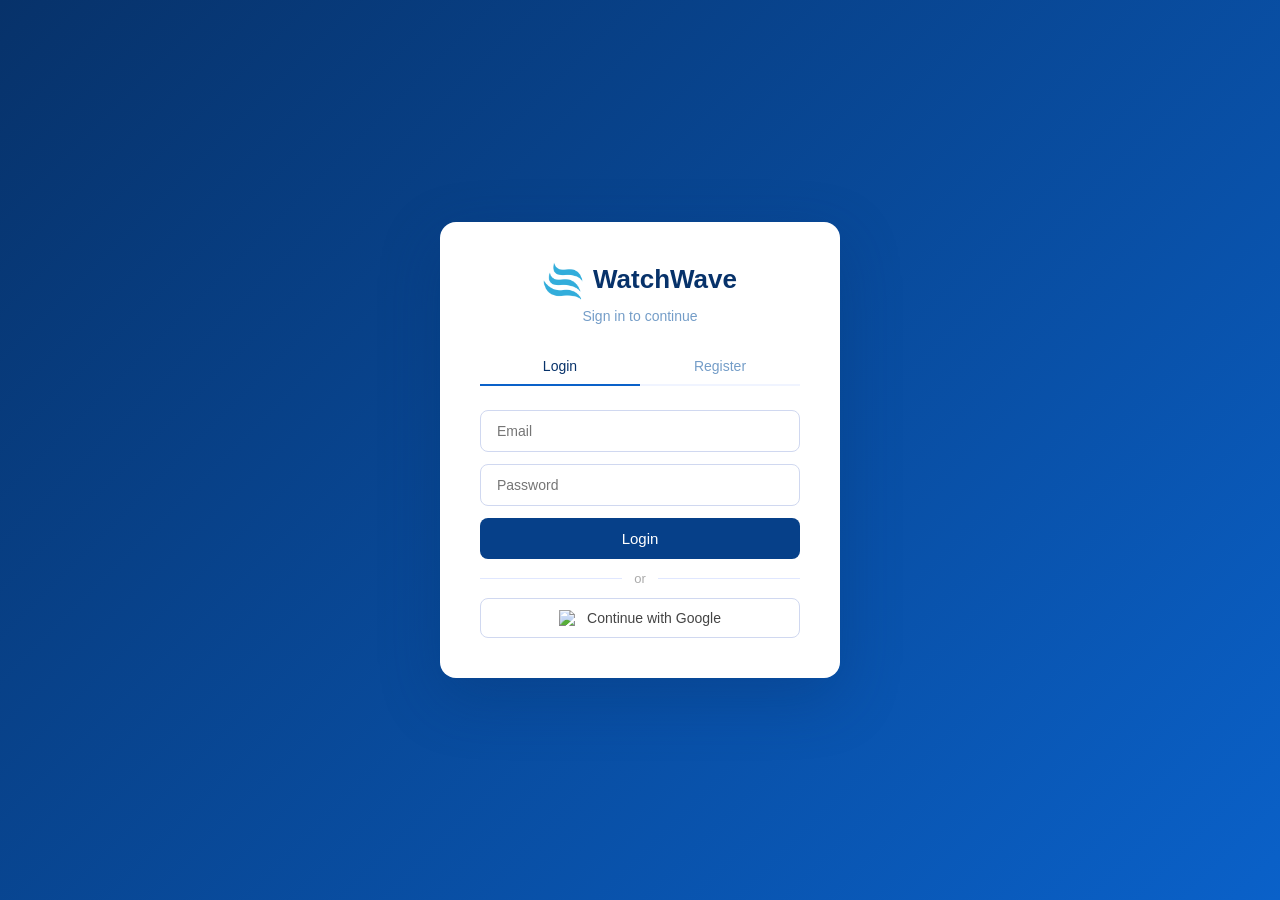
==== login.html @ 46c5975c "first commit" ====
<!DOCTYPE html>
<html lang="en">
  <head>
    <meta charset="UTF-8" />
    <meta name="viewport" content="width=device-width, initial-scale=1.0" />
    <title>WatchWave — Login</title>
    <link rel="stylesheet" href="login.css" />
  </head>
  <body>

    <div id="login-box">
      <div id="login-brand">
        <img src="logo.png" alt="WatchWave" id="login-logo" />
        <h1>WatchWave</h1>
      </div>
      <p class="subtitle">Sign in to continue</p>

      <!-- Tabs -->
      <div id="auth-tabs">
        <button class="auth-tab active" data-tab="login">Login</button>
        <button class="auth-tab" data-tab="register">Register</button>
      </div>

      <!-- Login Form -->
      <div id="login-form" class="auth-form">
        <input type="email" id="login-email" placeholder="Email" />
        <input type="password" id="login-password" placeholder="Password" />
        <button id="login-btn">Login</button>
        <div class="divider"><span>or</span></div>
        <button id="google-login-btn">
          <img src="https://www.gstatic.com/firebasejs/ui/2.0.0/images/auth/google.svg" width="18" />
          Continue with Google
        </button>
      </div>

      <!-- Register Form -->
      <div id="register-form" class="auth-form hidden">
        <input type="text" id="register-name" placeholder="Full Name" />
        <input type="email" id="register-email" placeholder="Email" />
        <input type="password" id="register-password" placeholder="Password" />
        <button id="register-btn">Create Account</button>
        <div class="divider"><span>or</span></div>
        <button id="google-register-btn">
          <img src="https://www.gstatic.com/firebasejs/ui/2.0.0/images/auth/google.svg" width="18" />
          Continue with Google
        </button>
      </div>

      <p id="auth-error" class="error hidden"></p>
    </div>

    <!-- Firebase -->
    <script type="module" src="firebase.js"></script>
  </body>
</html>
---- login.css ----
* {
  margin: 0;
  padding: 0;
  box-sizing: border-box;
}

body {
  font-family: 'Segoe UI', sans-serif;
  background: linear-gradient(135deg, #07326A, #0A61C9);
  min-height: 100vh;
  display: flex;
  justify-content: center;
  align-items: center;
}

#login-box {
  background: white;
  border-radius: 16px;
  padding: 40px;
  width: 100%;
  max-width: 400px;
  box-shadow: 0 20px 60px rgba(7, 50, 106, 0.3);
  animation: fadeSlideUp 0.5s ease both;
}

h1 {
  font-size: 26px;
  color: #07326A;
  text-align: center;
  margin-bottom: 6px;
}

.subtitle {
  text-align: center;
  color: #749DC8;
  font-size: 14px;
  margin-bottom: 24px;
}

/* Tabs */
#auth-tabs {
  display: flex;
  border-bottom: 2px solid #f0f4ff;
  margin-bottom: 24px;
}

.auth-tab {
  flex: 1;
  background: none;
  border: none;
  padding: 10px;
  font-size: 14px;
  color: #749DC8;
  cursor: pointer;
  transition: color 0.3s;
  font-family: 'Segoe UI', sans-serif;
}

.auth-tab.active {
  color: #07326A;
  font-weight: 500;
  border-bottom: 2px solid #0A61C9;
  margin-bottom: -2px;
}

/* Forms */
.auth-form {
  display: flex;
  flex-direction: column;
  gap: 12px;
}

.auth-form input {
  padding: 12px 16px;
  border: 1px solid #d0d8f0;
  border-radius: 8px;
  font-size: 14px;
  font-family: 'Segoe UI', sans-serif;
  outline: none;
  color: #07326A;
  transition: border-color 0.3s;
}

.auth-form input:focus {
  border-color: #0A61C9;
}

.auth-form button:first-of-type {
  background-color: #064089;
  color: white;
  border: none;
  padding: 12px;
  border-radius: 8px;
  font-size: 15px;
  cursor: pointer;
  transition: background-color 0.3s, transform 0.2s;
  font-family: 'Segoe UI', sans-serif;
}

.auth-form button:first-of-type:hover {
  background-color: #07326A;
  transform: translateY(-1px);
}

/* Divider */
.divider {
  display: flex;
  align-items: center;
  gap: 12px;
  color: #aaa;
  font-size: 13px;
}

.divider::before, .divider::after {
  content: '';
  flex: 1;
  height: 1px;
  background: #e0e7ff;
}

/* Google button */
#google-login-btn, #google-register-btn {
  display: flex;
  align-items: center;
  justify-content: center;
  gap: 10px;
  background: white;
  color: #444;
  border: 1px solid #d0d8f0;
  padding: 11px;
  border-radius: 8px;
  font-size: 14px;
  cursor: pointer;
  transition: background-color 0.2s, transform 0.2s;
  font-family: 'Segoe UI', sans-serif;
}

#google-login-btn:hover, #google-register-btn:hover {
  background-color: #f0f4ff;
  transform: translateY(-1px);
}

/* Error */
.error {
  color: #cc0000;
  font-size: 13px;
  text-align: center;
  margin-top: 8px;
}

/* Hidden */
.hidden {
  display: none;
}

/* Animation */
@keyframes fadeSlideUp {
  from { opacity: 0; transform: translateY(30px); }
  to { opacity: 1; transform: translateY(0); }
}
/* Login brand */
#login-brand {
  display: flex;
  align-items: center;
  justify-content: center;
  gap: 10px;
  margin-bottom: 6px;
}

#login-logo {
  width: 40px;
  height: 40px;
  border-radius: 8px;
  object-fit: contain;
}

#login-brand h1 {
  font-size: 26px;
  color: #07326A;
}
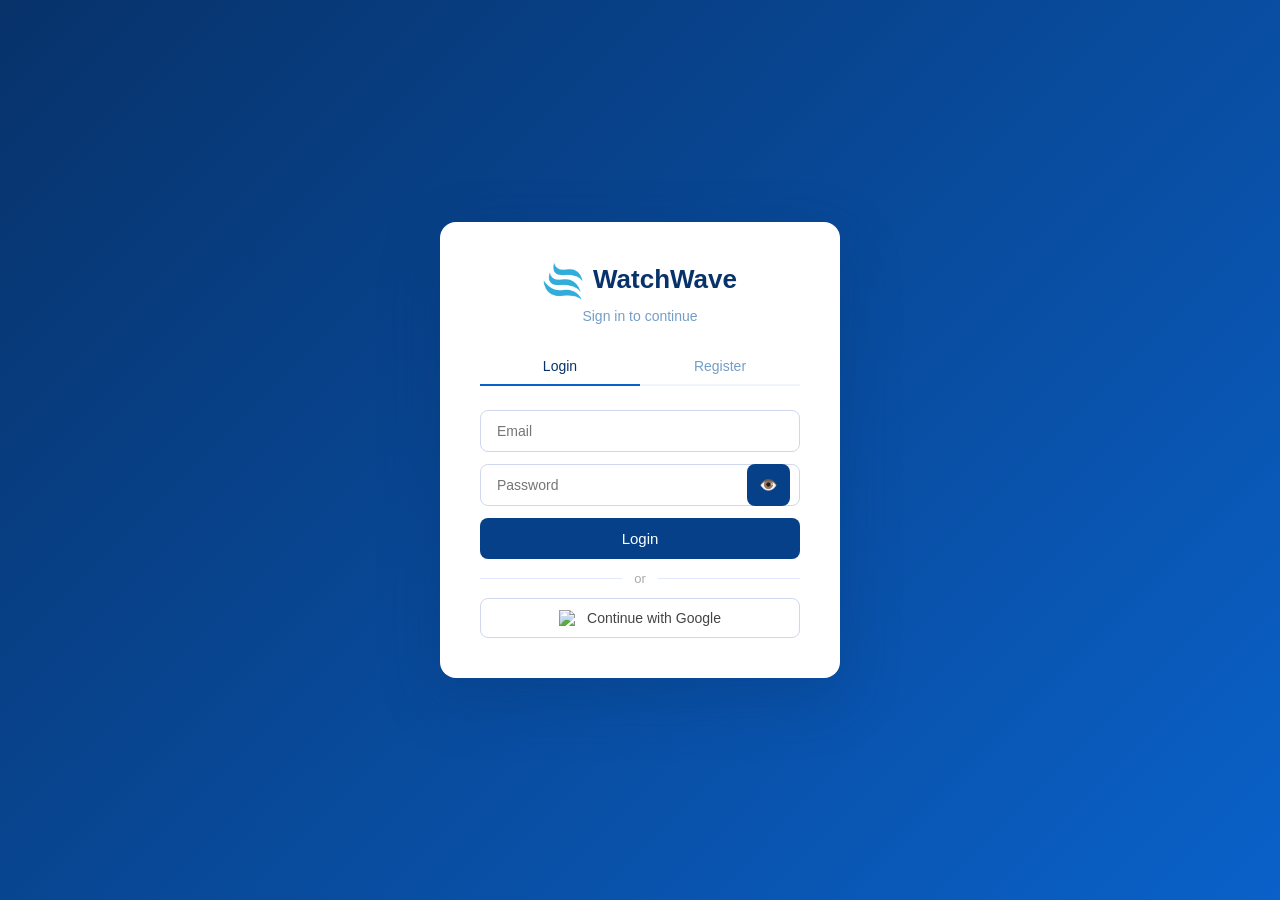
==== commit a261d86a: "add login and logout" ====
--- a/login.html
+++ b/login.html
@@ -24,7 +24,10 @@
       <!-- Login Form -->
       <div id="login-form" class="auth-form">
         <input type="email" id="login-email" placeholder="Email" />
-        <input type="password" id="login-password" placeholder="Password" />
+        <div class="password-container">
+          <input type="password" id="login-password" placeholder="Password" />
+          <button type="button" class="toggle-password" data-target="login-password">👁️</button>
+        </div>
         <button id="login-btn">Login</button>
         <div class="divider"><span>or</span></div>
         <button id="google-login-btn">
@@ -37,7 +40,10 @@
       <div id="register-form" class="auth-form hidden">
         <input type="text" id="register-name" placeholder="Full Name" />
         <input type="email" id="register-email" placeholder="Email" />
-        <input type="password" id="register-password" placeholder="Password" />
+        <div class="password-container">
+          <input type="password" id="register-password" placeholder="Password" />
+          <button type="button" class="toggle-password" data-target="register-password">👁️</button>
+        </div>
         <button id="register-btn">Create Account</button>
         <div class="divider"><span>or</span></div>
         <button id="google-register-btn">
--- a/login.css
+++ b/login.css
@@ -85,6 +85,33 @@
   border-color: #0A61C9;
 }
 
+/* Password container */
+.password-container {
+  position: relative;
+  display: flex;
+  align-items: center;
+}
+
+.password-container input {
+  flex: 1;
+  padding-right: 40px; /* Space for the toggle button */
+}
+
+.toggle-password {
+  position: absolute;
+  right: 10px;
+  background: none;
+  border: none;
+  cursor: pointer;
+  font-size: 16px;
+  color: #749DC8;
+  transition: color 0.3s;
+}
+
+.toggle-password:hover {
+  color: #07326A;
+}
+
 .auth-form button:first-of-type {
   background-color: #064089;
   color: white;
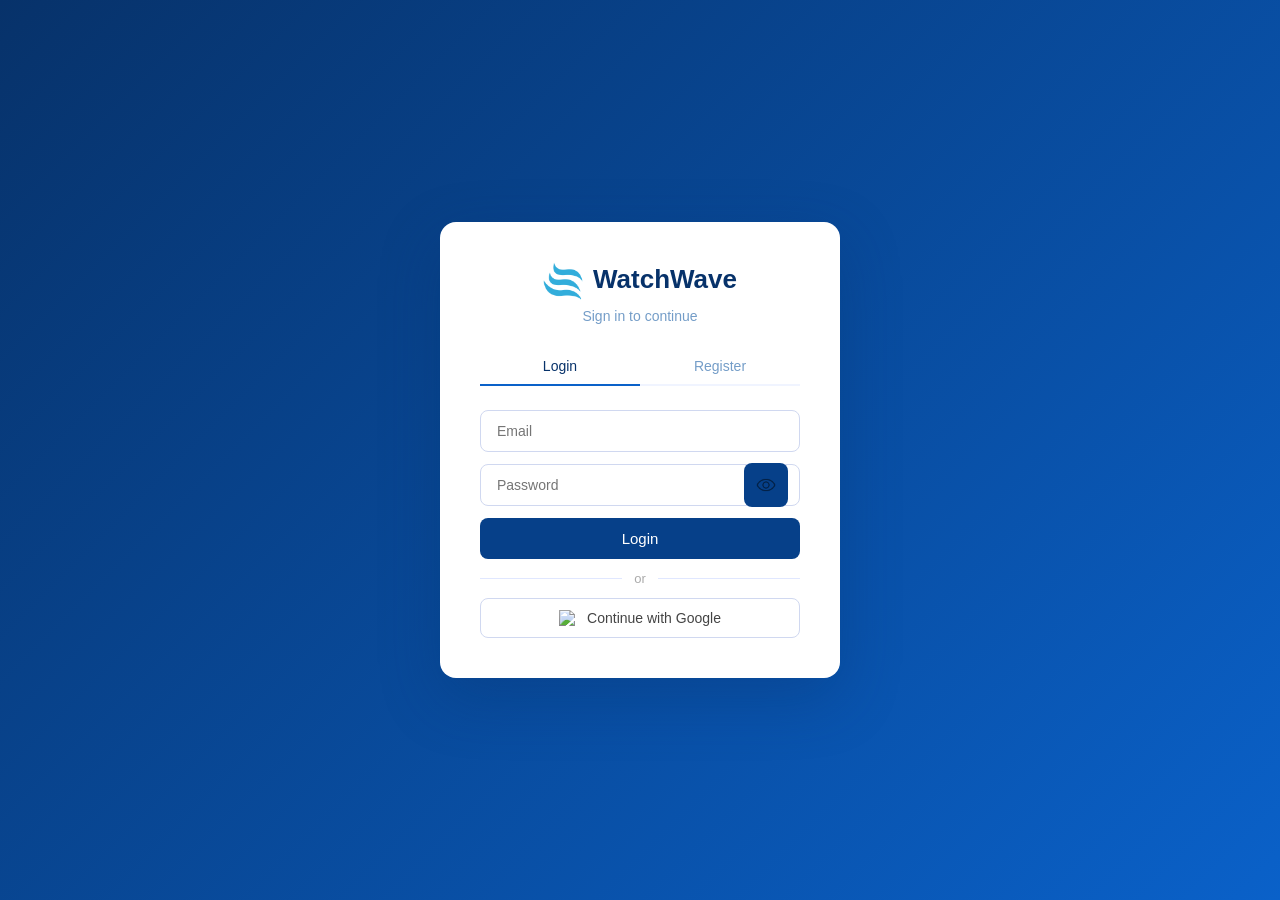
==== commit d9902db9: "add login and logout" ====
--- a/login.html
+++ b/login.html
@@ -26,7 +26,7 @@
         <input type="email" id="login-email" placeholder="Email" />
         <div class="password-container">
           <input type="password" id="login-password" placeholder="Password" />
-          <button type="button" class="toggle-password" data-target="login-password">👁️</button>
+          <button type="button" class="toggle-password" data-target="login-password"><img src="visible.png" class="eye-icon" /></button>
         </div>
         <button id="login-btn">Login</button>
         <div class="divider"><span>or</span></div>
@@ -42,7 +42,7 @@
         <input type="email" id="register-email" placeholder="Email" />
         <div class="password-container">
           <input type="password" id="register-password" placeholder="Password" />
-          <button type="button" class="toggle-password" data-target="register-password">👁️</button>
+          <button type="button" class="toggle-password" data-target="register-password"><img src="visible.png" class="eye-icon" /></button>
         </div>
         <button id="register-btn">Create Account</button>
         <div class="divider"><span>or</span></div>
--- a/login.css
+++ b/login.css
@@ -86,7 +86,7 @@
 }
 
 /* Password container */
-.password-container {
+.password-container {   
   position: relative;
   display: flex;
   align-items: center;
@@ -204,4 +204,25 @@
 #login-brand h1 {
   font-size: 26px;
   color: #07326A;
+}
+.eye-icon {
+  width: 20px;
+  height: 20px;
+  opacity: 0.5;
+  transition: opacity 0.2s;
+}
+
+.toggle-password:hover .eye-icon {
+  opacity: 1;
+}
+
+.toggle-password {
+  position: absolute;
+  right: 12px;
+  background: none;
+  border: none;
+  cursor: pointer;
+  padding: 0;
+  display: flex;
+  align-items: center;
 }
